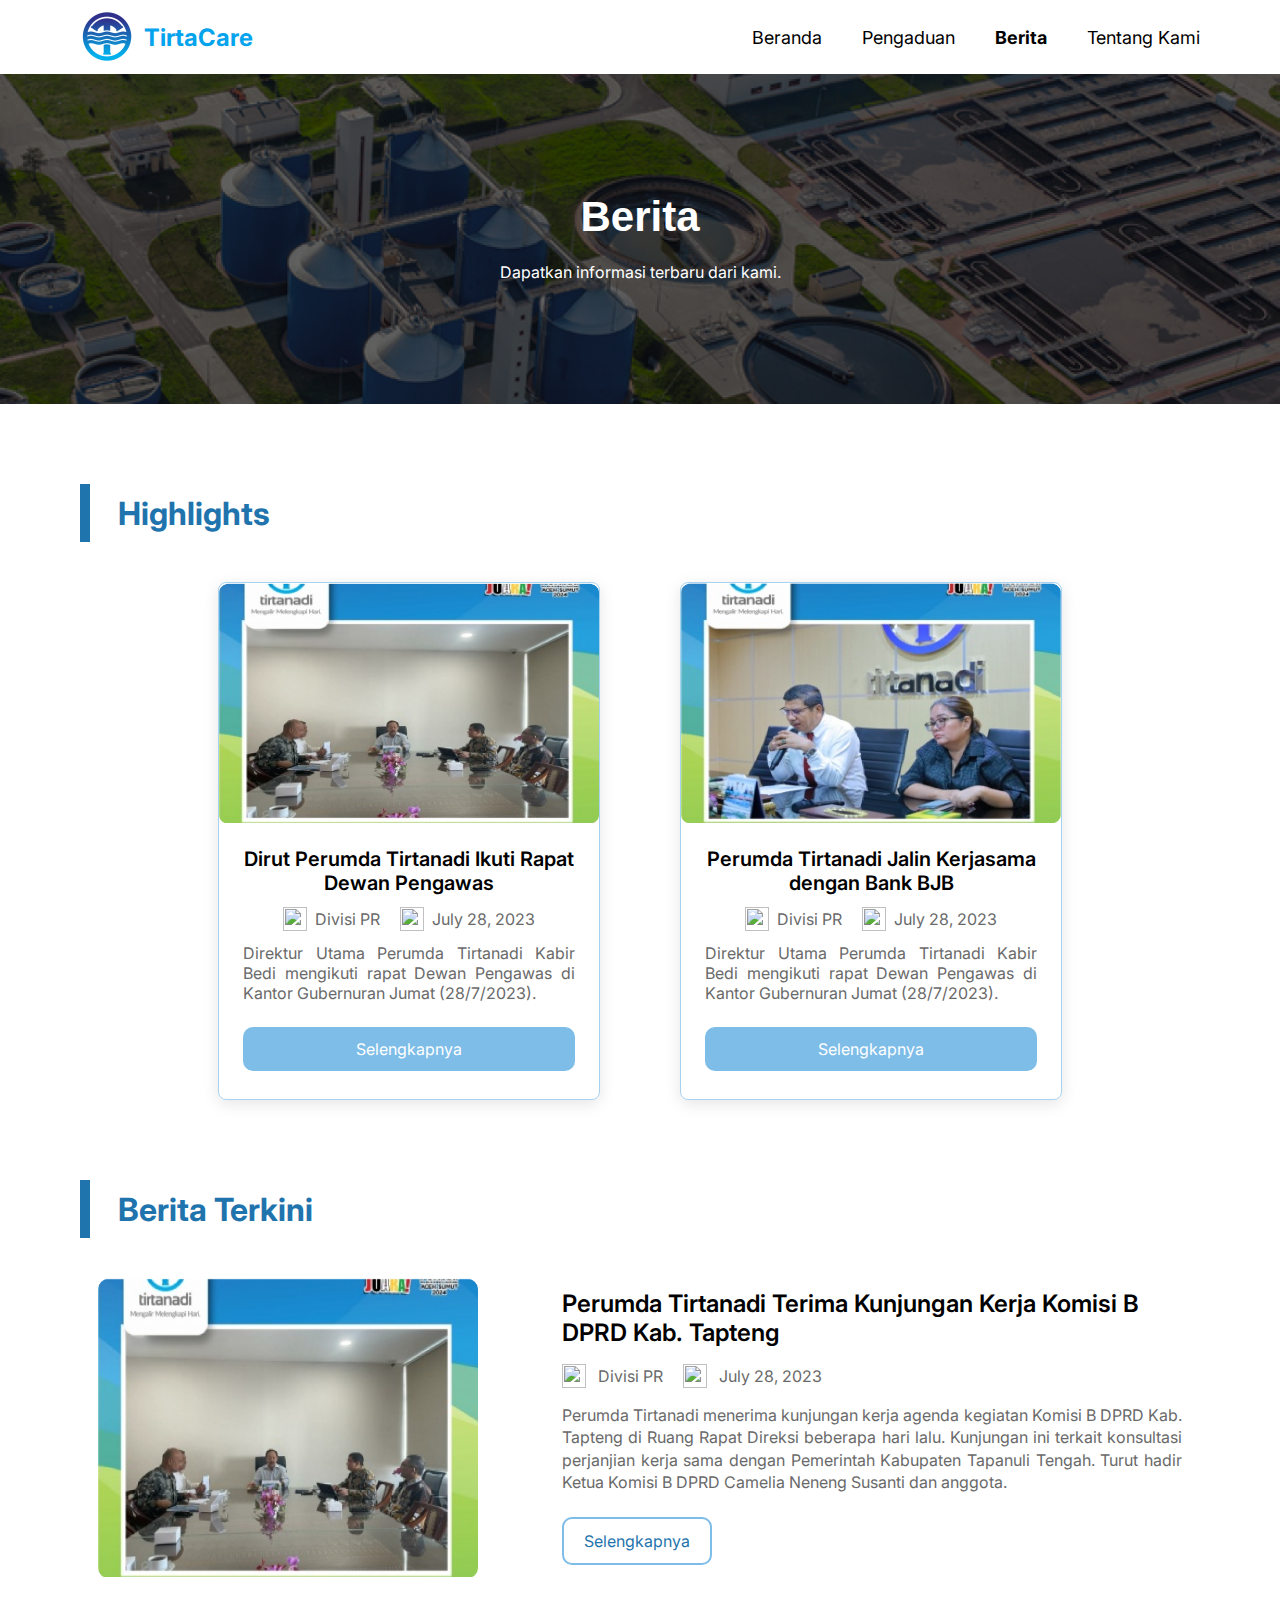
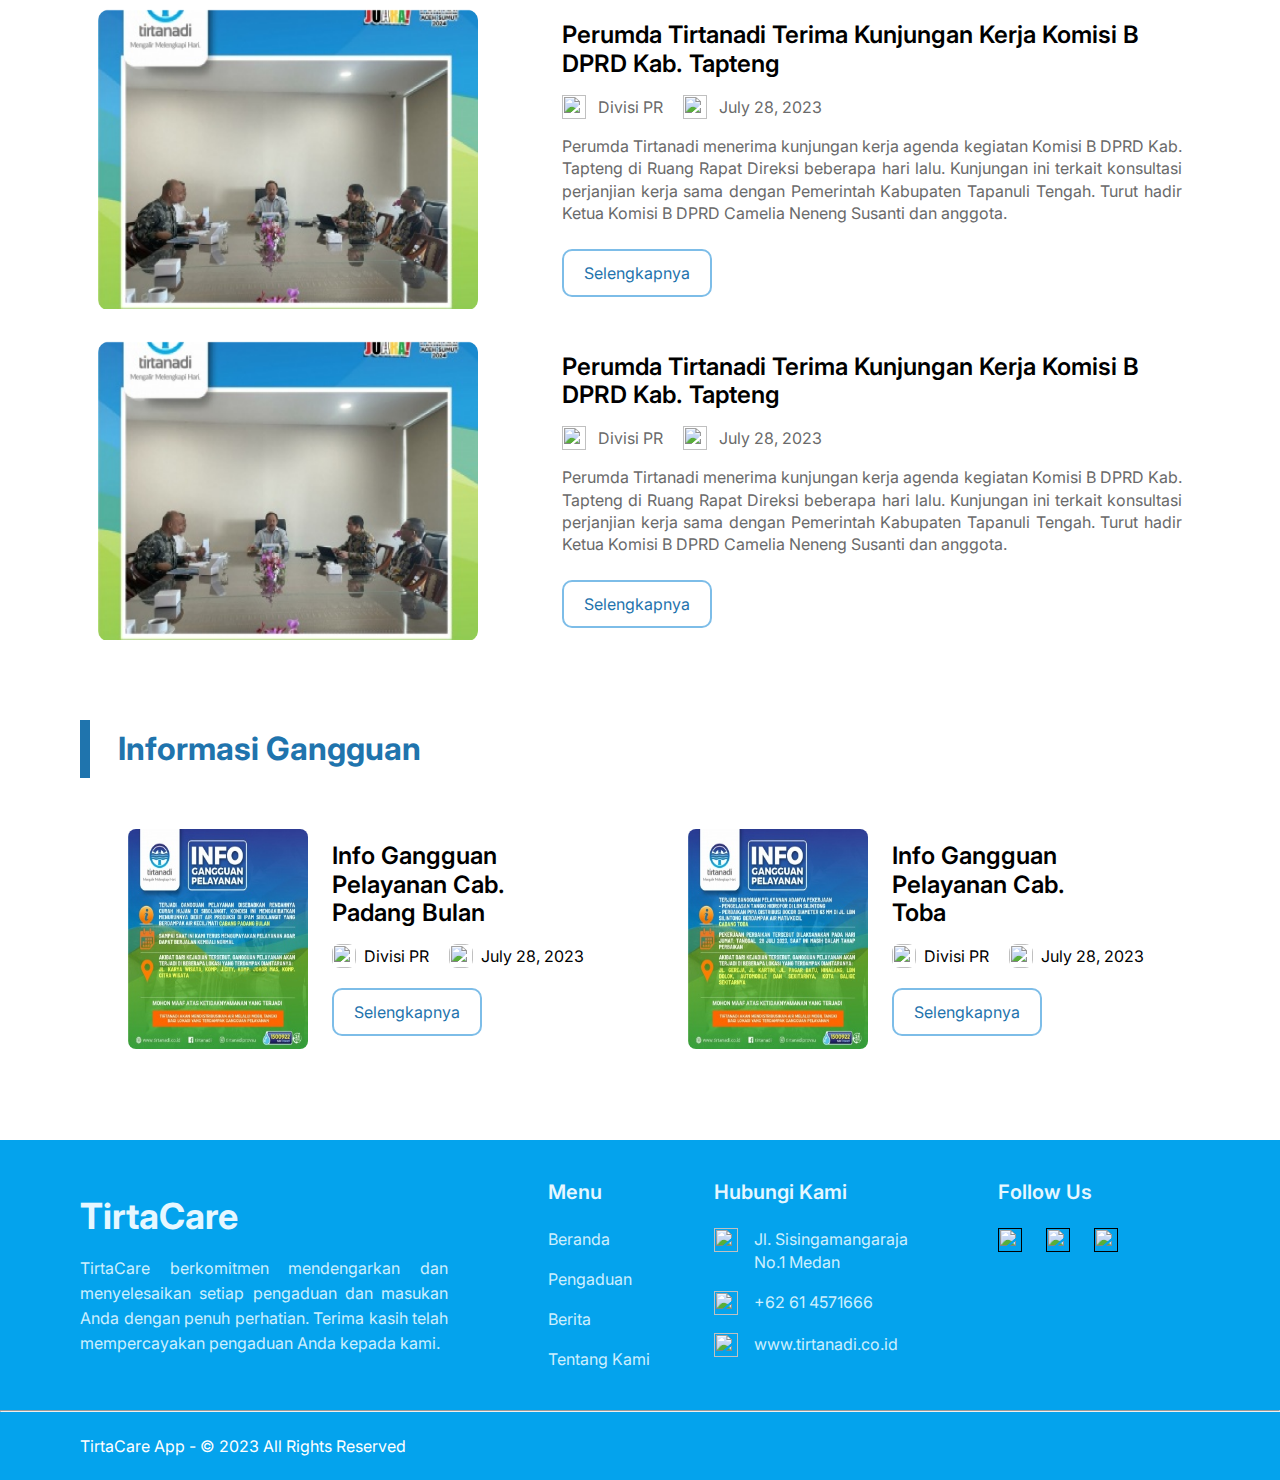
==== berita.html @ 65e9d35b "first commit" ====
<!DOCTYPE html>
<html lang="en">
<head>
    <meta charset="UTF-8">
    <meta http-equiv="X-UA-Compatible" content="IE=edge">
    <meta name="viewport" content="width=device-width, initial-scale=1.0">
    <title>TirtaCare</title>
    <link rel="shortcut icon" href="./asset/image/logo.png" type="image/x-icon">

    <!-- Style CSS -->
    <link rel="stylesheet" href="./asset/styles/index.css">
    <link rel="stylesheet" href="./asset/styles/berita.css">

    <!-- Javascript -->
    <script defer src="./asset/script/script.js"></script>

    <!-- Icons -->
    <link href='https://unpkg.com/boxicons@2.1.4/css/boxicons.min.css' rel='stylesheet'>

</head>

<body>
    <!-- Navbar -->
    <header class="container" id="container-navbar">
        <nav class="navbar">
            <div class="brand">
                <img id="logo-brand" src="./asset/image/logo.png"></img>
                <a href="index.html"><h1 id="name-brand">TirtaCare</h1></a>
            </div>
            <ul class="menu">
                <li><a href="#">Beranda</a></li>
                <li><a href="#">Pengaduan</a></li>
                <li><a href="#" id="active">Berita</a></li>
                <li><a href="#">Tentang Kami</a></li>
            </ul>
            <div class="toggle-btn">
                <i class='bx bx-menu'></i>
            </div>
        </nav>
        <div class="dropDown-menu">
            <li><a href="#">Beranda</a></li>
            <li><a href="#">Pengaduan</a></li>
            <li><a href="#">Berita</a></li>
            <li><a href="#">Tentang Kami</a></li>
        </div>
    </header>

    <!-- Hero Banner -->
    <main>
        <div class="container" id="container-hero">
            <section id="hero-content">
                <div id="headline">
                    Berita
                </div>
                <p id="description">
                    Dapatkan informasi terbaru dari kami.
                </p>
            </section>
        </div>
    </main>

    <!-- Highlights -->
    <div class="container" id="container-highlights">
        <section id="highlights">
            <div class="text-content">
                <div class="line-title"></div>
                <h2>Highlights</h2>
            </div>
            <div class="list-highlights">
                <div class="card-highlights">
                    <img src="./asset/image/berita-1.png" alt="">
                    <div class="highlights-content">
                        <h3>Dirut Perumda Tirtanadi Ikuti Rapat Dewan Pengawas</h3>
                        <div class="info-berita">
                            <div class="list-info">
                                <img src="https://api.iconify.design/codicon/account.svg?color=%236a6a6a" alt="">
                                <p>Divisi PR</p>
                            </div>
                            <div class="list-info">
                                <img src="https://api.iconify.design/carbon/time.svg?color=%236a6a6a" alt="">
                                <p>July 28, 2023</p>
                            </div>
                        </div>
                        <p>Direktur Utama Perumda Tirtanadi Kabir Bedi mengikuti rapat Dewan Pengawas di Kantor Gubernuran Jumat (28/7/2023).</p>
                        <a href="" class="btn btn-primary">Selengkapnya</a>
                    </div>
                </div>
                <div class="card-highlights">
                    <img src="./asset/image/berita-2.png" alt="">
                    <div class="highlights-content">
                        <h3>Perumda Tirtanadi Jalin Kerjasama dengan Bank BJB</h3>
                        <div class="info-berita">
                            <div class="list-info">
                                <img src="https://api.iconify.design/codicon/account.svg?color=%236a6a6a" alt="">
                                <p>Divisi PR</p>
                            </div>
                            <div class="list-info">
                                <img src="https://api.iconify.design/carbon/time.svg?color=%236a6a6a" alt="">
                                <p>July 28, 2023</p>
                            </div>
                        </div>
                        <p>Direktur Utama Perumda Tirtanadi Kabir Bedi mengikuti rapat Dewan Pengawas di Kantor Gubernuran Jumat (28/7/2023).</p>
                        <a href="" class="btn btn-primary">Selengkapnya</a>
                    </div>
                </div>
            </div>
        </section>
    </div>

    <!-- Berita Terkini -->
    <div class="container" id="container-berita-terkini">
        <section id="berita-terkini">
            <div class="text-content">
                <div class="line-title"></div>
                <h2>Berita Terkini</h2>
            </div>
            <div id="list-berita-terkini">
                <div class="section-berita-terkini">
                    <img src="./asset/image/berita-1.png" alt="">
                    <div class="content-berita-terkini">
                        <h3>Perumda Tirtanadi Terima Kunjungan Kerja Komisi B DPRD Kab. Tapteng</h3>
                        <div class="info-berita">
                            <div class="list-info">
                                <img src="https://api.iconify.design/codicon/account.svg?color=%236a6a6a" alt="">
                                <p>Divisi PR</p>
                            </div>
                            <div class="list-info">
                                <img src="https://api.iconify.design/carbon/time.svg?color=%236a6a6a" alt="">
                                <p>July 28, 2023</p>
                            </div>
                        </div>
                        <p>Perumda Tirtanadi menerima kunjungan kerja agenda kegiatan Komisi B DPRD Kab. Tapteng di Ruang Rapat Direksi beberapa hari lalu. Kunjungan ini terkait konsultasi perjanjian kerja sama dengan Pemerintah Kabupaten Tapanuli Tengah. Turut hadir Ketua Komisi B DPRD Camelia Neneng Susanti dan anggota.</p>
                        <a href="" class="btn btn-secondary">Selengkapnya</a>
                    </div>
                </div>

                <div class="section-berita-terkini">
                    <img src="./asset/image/berita-1.png" alt="">
                    <div class="content-berita-terkini">
                        <h3>Perumda Tirtanadi Terima Kunjungan Kerja Komisi B DPRD Kab. Tapteng</h3>
                        <div class="info-berita">
                            <div class="list-info">
                                <img src="https://api.iconify.design/codicon/account.svg?color=%236a6a6a" alt="">
                                <p>Divisi PR</p>
                            </div>
                            <div class="list-info">
                                <img src="https://api.iconify.design/carbon/time.svg?color=%236a6a6a" alt="">
                                <p>July 28, 2023</p>
                            </div>
                        </div>
                        <p>Perumda Tirtanadi menerima kunjungan kerja agenda kegiatan Komisi B DPRD Kab. Tapteng di Ruang Rapat Direksi beberapa hari lalu. Kunjungan ini terkait konsultasi perjanjian kerja sama dengan Pemerintah Kabupaten Tapanuli Tengah. Turut hadir Ketua Komisi B DPRD Camelia Neneng Susanti dan anggota.</p>
                        <a href="" class="btn btn-secondary">Selengkapnya</a>
                    </div>
                </div>

                <div class="section-berita-terkini">
                    <img src="./asset/image/berita-1.png" alt="">
                    <div class="content-berita-terkini">
                        <h3>Perumda Tirtanadi Terima Kunjungan Kerja Komisi B DPRD Kab. Tapteng</h3>
                        <div class="info-berita">
                            <div class="list-info">
                                <img src="https://api.iconify.design/codicon/account.svg?color=%236a6a6a" alt="">
                                <p>Divisi PR</p>
                            </div>
                            <div class="list-info">
                                <img src="https://api.iconify.design/carbon/time.svg?color=%236a6a6a" alt="">
                                <p>July 28, 2023</p>
                            </div>
                        </div>
                        <p>Perumda Tirtanadi menerima kunjungan kerja agenda kegiatan Komisi B DPRD Kab. Tapteng di Ruang Rapat Direksi beberapa hari lalu. Kunjungan ini terkait konsultasi perjanjian kerja sama dengan Pemerintah Kabupaten Tapanuli Tengah. Turut hadir Ketua Komisi B DPRD Camelia Neneng Susanti dan anggota.</p>
                        <a href="" class="btn btn-secondary">Selengkapnya</a>
                    </div>
                </div>
            </div>
        </section>
    </div>

    <!-- Informasi Gangguan -->
    <div class="container" id="container-info-gangguan">
        <section id="info-gangguan">
            <div class="text-content">
                <div class="line-title"></div>
                <h2>Informasi Gangguan</h2>
            </div>
            <div id="list-info-gangguan">
                <div class="card-info-gangguan">
                    <img src="./asset/image/info-1.jpg" alt="">
                    <div class="content-info-gangguan">
                        <h3>Info Gangguan Pelayanan Cab. <br>Padang Bulan</h3>
                        <div class="info-berita">
                            <div class="list-info">
                                <img src="https://api.iconify.design/codicon/account.svg?color=%236a6a6a" alt="">
                                <p>Divisi PR</p>
                            </div>
                            <div class="list-info">
                                <img src="https://api.iconify.design/carbon/time.svg?color=%236a6a6a" alt="">
                                <p>July 28, 2023</p>
                            </div>
                        </div>
                        <a href="" class="btn btn-secondary">Selengkapnya</a>
                    </div>
                </div>
                <div class="card-info-gangguan">
                    <img src="./asset/image/info-2.jpg" alt="">
                    <div class="content-info-gangguan">
                        <h3>Info Gangguan Pelayanan Cab. <br>Toba</h3>
                        <div class="info-berita">
                            <div class="list-info">
                                <img src="https://api.iconify.design/codicon/account.svg?color=%236a6a6a" alt="">
                                <p>Divisi PR</p>
                            </div>
                            <div class="list-info">
                                <img src="https://api.iconify.design/carbon/time.svg?color=%236a6a6a" alt="">
                                <p>July 28, 2023</p>
                            </div>
                        </div>
                        <a href="" class="btn btn-secondary">Selengkapnya</a>
                    </div>
                </div>
            </div>
        </section>
    </div>

    <!-- Footer -->
    <footer class="container" id="container-footer">
        <div id="footer-content">
            <div id="footer-desc">
                <div id="footer-text">
                    <h1>TirtaCare</h1>
                    <p>TirtaCare berkomitmen mendengarkan dan menyelesaikan setiap pengaduan dan masukan Anda dengan penuh perhatian. Terima kasih telah mempercayakan pengaduan Anda kepada kami.</p>
                </div>
            </div>
            <div id="quick-link">
                <div class="quick-link-item">
                    <h3>Menu</h3>
                    <div class="link-item">
                        <ul>
                            <li><a href="">Beranda</a></li>
                            <li><a href="">Pengaduan</a></li>
                            <li><a href="">Berita</a></li>
                            <li><a href="">Tentang Kami</a></li>
                        </ul>
                    </div>
                </div>
                <div class="quick-link-item">
                    <h3>Hubungi Kami</h3>
                    <div class="link-item">
                        <div class="list-contact">
                            <img src="https://api.iconify.design/carbon/location.svg?color=white" alt="">
                            <p>Jl. Sisingamangaraja No.1 Medan</p>
                        </div>
                        <div class="list-contact">
                            <img src="https://api.iconify.design/bi/telephone.svg?color=white" alt="">
                            <p>+62 61 4571666</p>
                        </div>
                        <div class="list-contact">
                            <img src="https://api.iconify.design/mdi/web.svg?color=white" alt="">
                            <p>www.tirtanadi.co.id</p>
                        </div>
                    </div>
                </div>
                <div class="quick-link-item">
                    <h3>Follow Us</h3>
                    <div class="link-item-sosmed">
                        <ul>
                            <li><a href=""><img src="https://api.iconify.design/ri/facebook-fill.svg?color=white" alt=""></a></li>
                            <li><a href=""><img src="https://api.iconify.design/mdi/instagram.svg?color=white" alt=""></a></li>
                            <li><a href=""><img src="https://api.iconify.design/ri/youtube-line.svg?color=white" alt=""></a></li>
                        </ul>
                    </div>
                </div>
            </div>
        </div>
    </footer>
    
    <!-- Copy Right -->
    <div id="container-copy-right">
        <hr>
        <div id="copy-right-text">
            <p>TirtaCare App  -   © 2023 All Rights Reserved</p>
        </div>
    </div>
</body>
</html>
---- asset/styles/index.css ----
@import url('https://fonts.googleapis.com/css2??family=Lato:wght@400;700&family=Inter:wght@400;500;600;700&display=swap');

*{
    margin: 0;
    padding: 0;
    font-family: 'Inter', sans-serif;
    box-sizing: border-box;
}

a{
    text-decoration: none;
    color: black;
}

li{
    list-style: none;
}

.container{
    margin: 0 auto;
    padding: 0 80px;
}

.btn{
    border-radius: 10px;
    padding: 12px 20px;
    text-align: center;
    font-size: 16px;
}

.btn-primary{
    border: none;
    background-color: #7DBDE8;
    color: #fff;
}

.btn-primary:hover{
    background-color: #1F74AD;
}

.btn-secondary{
    border: 2px solid #7DBDE8;
    background: #FFF;
    color:  #1F74AD;
}

.btn-secondary:hover{
    background: #7DBDE8;
    color: #FFF;
}

/* Navbar */

#container-navbar{
    position: sticky;
	top: 0;
    background-color: #FFFFFF;
}

#container-navbar.scrolled-down{
    box-shadow: 0px 4px 15px rgba(67, 123, 213, 0.1);
}

.navbar{
    display: flex;
    justify-content: space-between;
    align-items: center;
    padding: 12px 0;
    font-size: 16px;
}

.brand{
    display: flex;
    flex-direction: row;
    align-items: center;
    gap: 8px;
}

#logo-brand{
    width: 56px;
}

#name-brand{
    color: #04A3ED;
    font-family: Inter;
    font-size: 24px;
    font-style: normal;
    font-weight: 700;
}

.menu{
    display: inline-flex;
    align-items: flex-start;
    gap: 40px;
    font-size: 18px;
}

.menu #active{
    font-weight: 700;
}

.toggle-btn{
    font-size: 30px;
    display: none;
}

.dropDown-menu{
    display: none;
    position: absolute;
    right: 80px;
    top: 70px;
    width: 300px;
    height: 0;
    background: rgba(255, 255, 255, 0.1);
    backdrop-filter: blur(15px);
    border-radius: 10px;
    overflow: hidden;
    transition: height 0.2s cubic-bezier(0.175, 0.885, 0.32, 1.275);
}

.dropDown-menu.open{
    height: fit-content;
}

.dropDown-menu li{
    padding: 16px;
    display: flex;
    align-items: center;
    justify-content: center;
}

.dropDown-menu li a{
    color: #04A3ED;
    font-size: 20px;
}

.dropDown-menu .btn{
    width: 100%;
}

.menu a:hover, .dropDown-menu li a:hover{
    color: #04A3ED;
    transition: all 0.3s;
}


/* Hero Banner */
#container-hero{
    color: #fff;
    background-image: url(../image/hero-beranda.png);
    background-repeat: no-repeat;
    background-size: cover;
    background-position: center;
    width: 100%;
    height: 100vh;
    display: flex;
    align-items: center;
    justify-content: center;
}

#hero-content{
    display: flex;
    flex-direction: column;
    text-align: center;
    align-items: center;
    gap: 20px;
}

#headline{
    font-size: 42px;
    font-style: normal;
    font-weight: 700;
    line-height: 110%;
    font-family: 'Lato', sans-serif;
}

#headline span{
    color: var(--csk-3498-db-300, #7DBDE8);
    font-size: 48px;
}

#description{
    max-width: 600px;
    font-size: 16px;
    line-height: 150%;
}

/* About Us */
#container-aboutUs{
    padding-top: 72px;
    padding-bottom: 72px;
}

.aboutUs{
    display: flex;
    flex-wrap: wrap;
    gap: 80px;
    align-items: center;
    justify-content: center;
}

.aboutUs img{
    width: 380px;
}

.aboutUs-content{
    display: flex;
    flex-direction: column;
    align-items: flex-start;
    gap: 32px;
}

.aboutUs-text{
    display: flex;
    flex-direction: column;
    align-items: flex-start;
    gap: 16px;
    color: #4A4A4A;
    text-align: justify;
    font-size: 18px;
    font-weight: 400;
    line-height: 140%;
}

.aboutUs-title{
    display: flex;
    flex-direction: column;
    align-items: flex-start;
    gap: 8px;
}

.aboutUs-title h6{
    font-size: 20px;
}

.aboutUs-title h2{
    color: #04A3ED;
    font-size: 38px;
    font-weight: 700;
    line-height: 110%;
}

.aboutUs-text p{
    text-align: justify;
    font-size: 16px;
    line-height: 140%;
    max-width: 580px;
    color: #6A6A6A;
}

/* Keunggulan */
#container-keunggulan{
    padding-top: 40px;
    padding-bottom: 40px;
}

.keunggulan{
    display: flex;
    flex-direction: column;
    gap: 56px;
    align-items: center;
}

.content-title{
    display: flex;
    flex-direction: column;
    gap: 18px;
    align-items: center;
    text-align: center;
}

.content-title h2{
    font-size: 36px;
    font-weight: 700;
}

#span-brand{
    color: #04A3ED;
}

.content-title p{
    font-size: 16px;
    font-weight: 400;
    color: #4D4C4C;
    max-width: 668px;
    text-align: center;
    line-height: 25px;
}

.keunggulan-content{
    display: flex;
    flex-wrap: wrap;
    gap: 40px;
    align-items: center;
    justify-content: center;
}

.card{
    text-align: center;
    padding: 20px 12px;
    background: #FFFFFF;
    box-shadow: 0px 4px 25px rgba(0, 0, 0, 0.1);
    border-radius: 20px;
}

.card img{
    width: 75px;
    height: 75px;
}

.card-text{
    display: flex;
    flex-direction: column;
    gap: 8px;
}

.card-text h4{
    font-size: 20px;
    font-weight: 500;
    line-height: 28px;
}

.card-text p{
    font-size: 16px;
    font-weight: 400;
    line-height: 22px;
    width: 198px;
    color: #6A6A6A;
}

/* Program */
#container-program{
    padding-top: 60px;
    padding-bottom: 80px;
}

#program{
    display: flex;
    flex-direction: column;
    gap: 32px;
    align-items: center;
}

.program-cards{
    display: flex;
    flex-wrap: wrap;
    align-items: center;
    justify-content: center;
    gap: 64px;
}

.card-program{
    display: flex;
    flex-direction: column;
    gap: 20px;
    padding-bottom: 24px;
    background: #FFFFFF;
    box-shadow: 0px 4px 25px rgba(0, 0, 0, 0.1);
    border-radius: 20px;
}

.card-program img{
    width: 450px;
}

.content-kelas{
    display: flex;
    flex-direction: column;
    gap: 32px;
    align-items: center;
    padding: 0 28px;
}

.content-kelas-text{
    display: flex;
    flex-direction: column;
    gap: 20px;
}

.desc-top{
    display: flex;
    flex-direction: column;
    gap: 12px;
}

.desc-top h3{
    font-weight: 600;
    font-size: 28px;
    line-height: 120%;
}

.desc-top p{
    width: 380px;
    font-weight: 400;
    font-size: 16px;
    line-height: 140%;
    color: #6A6A6A
}

.desc-benefit{
    display: flex;
    flex-direction: column;
    gap: 8px;
    color: #6A6A6A;
}

.benefit-list{
    display: flex;
    flex-direction: row;
    gap: 12px;
    align-items: center;
}

.benefit-list img{
    width: 24px;
    height: 24px;
}

.content-kelas-text h4{
    font-weight: 600;
    font-size: 20px;
    line-height: 120%;
    color: #FF4D4F;
}

.content-kelas a{
    width: 100%;
}

/* Berita */
#berita{
    display: flex;
    flex-direction: column;
    gap: 64px;
}

#berita .content-title{
    align-items: flex-start;
}

#berita .content-title p{
    text-align: start;
}

.list-berita{
    display: flex;
    flex-direction: column;
    gap: 32px;
}

.card-berita{
    display: flex;
    flex-direction: column;
    gap: 40px;
}

.line{
    margin-bottom: 40px;
    width: 100%;
    height: 1px;
    background: #E3E3E3;
}

.section-berita{
    display: flex;
    flex-direction: column;
    gap: 32px;
}

.section-berita a{
    width: fit-content;
}

.content-berita{
    display: flex;
    flex-wrap: wrap;
    justify-content: space-between;
    align-items: center;
}

.content-berita img{
    width: 312px;
    height: fit-content;
}

.info-berita{
    display: flex;
    flex-direction: column;
    gap: 20px;
}

.berita-top{
    display: flex;
    gap: 80px;
    font-size: 16px;
}

.berita-main{
    display: flex;
    flex-direction: column;
    gap: 16px;
    max-width: 650px;
}

.berita-main h2{
    font-size: 28px;
    font-weight: 700;
    line-height: 120%;
}

.berita-main p{
    color: #6A6A6A;
    text-align: justify;
    font-size: 16px;
    font-weight: 400;
    line-height: 140%;
}



/* Footer */
#container-footer{
    background-color: #04A3ED;
    padding-top: 40px;
    padding-bottom: 40px;
}

#footer-content{
    display: flex;
    flex-wrap: wrap;
    gap: 100px;
    align-items: center;
}

#footer-desc{
    display: flex;
    flex-direction: column;
    gap: 24px;
}

#footer-text{
    display: flex;
    flex-direction: column;
    gap: 18px;
}

#footer-text h1{
    font-size: 36px;
    font-weight: 700;
    line-height: 44px;
    color: #E6F7FF;
}

#footer-text p{
    width: 368px;
    font-weight: 400;
    font-size: 16px;
    line-height: 25px;
    text-align: justify;
    color: #CDEFFE;
}

#quick-link{
    display: flex;
    flex-wrap: wrap;
    gap: 64px;
}

.quick-link-item{
    display: flex;
    flex-direction: column;
    gap: 24px;
}

.quick-link-item h3{
    color: #E6F7FF;
    font-weight: 600;
    font-size: 20px;
    line-height: 120%;
}

.link-item ul{
    display: flex;
    flex-direction: column;
    gap: 18px;
}

.link-item a{
    font-weight: 400;
    font-size: 16px;
    line-height: 22px;
    color: #CDEFFE;
}

.link-item a:hover{
    color: #FFFFFF;
}

.link-item {
    display: flex;
    flex-direction: column;
    gap: 18px;
    color: #CDEFFE;
}

.list-contact{
    display: flex;
    gap: 16px;
    width: 220px;
    line-height: 140%;
}

.list-contact img{
    width: 24px;
    height: 24px;
}

.link-item-sosmed ul{
    display: flex;
    gap: 24px;
}

.link-item-sosmed ul img{
    width: 24px;
    height: 24px;
}

/* Copy Right */
#container-copy-right{
    background-color: #04A3ED;
}

hr{
    background-color: #E2E9E9;
    height: 2px;
}

#copy-right-text{
    color: #FFFFFF;
    padding: 24px 80px;
}


@media (max-width: 992px) {
    #hero{
        gap: 40px;
        align-items: center;
        justify-content: center;
    }

    .navbar .menu, .navbar .button-nav{
        display: none;
    }

    .navbar .toggle-btn{
        display: block;
    }

    .dropDown-menu{
        display: block;
    }

    .content-berita{
        display: flex;
        flex-direction: column;
        gap: 32px;
        align-items: flex-start;
    }
}
---- asset/styles/berita.css ----
@import url('https://fonts.googleapis.com/css2??family=Lato:wght@400;700&family=Inter:wght@400;500;600;700&display=swap');

*{
    margin: 0;
    padding: 0;
    font-family: 'Inter', sans-serif;
    box-sizing: border-box;
}

/* Hero Banner */
#container-hero{
    background-image: url(../image/hero-berita.png);
    height: fit-content;
}

#hero-content{
    padding: 120px 0;
}

/* Highlights */
#container-highlights{
    margin-top: 80px;
    margin-bottom: 80px;
}

#highlights{
    display: flex;
    flex-direction: column;
    gap: 40px;
}

.text-content{
    display: flex;
    align-items: center;
    gap: 28px;
    color: #1F74AD;
}

.line-title{
    width: 10px;
    height: 58px;
    background: #1F74AD;
}

.text-content h2{
    font-size: 32px;
}

.list-highlights{
    display: flex;
    flex-wrap: wrap;
    align-items: center;
    justify-content: center;
    gap: 80px;
}

.card-highlights{
    display: flex;
    flex-direction: column;
    gap: 12px;
    align-items: center;
    border-radius: 8px;
    padding-bottom: 16px;
    border: 1px solid var(--csk-3498-db-200, #A8D3F0);
    box-shadow: 0px 4px 16px 0px rgba(0, 0, 0, 0.10);
}

.card-highlights img{
    width: 380px;
    height: 240px;
}

.highlights-content{
    display: flex;
    flex-direction: column;
    align-items: center;
    justify-content: center;
    gap: 12px;
    width: 380px;
    text-align: center;
    padding: 12px 24px;
}

.highlights-content h3{
    font-size: 20px;
    font-weight: 600;
}

.info-berita{
    display: flex;
    flex-direction: row;
    gap: 20px;
}

.list-info{
    display: flex;
    gap: 8px;
    align-items: center;
}

.list-info img{
    width: 24px;
    height: 24px;
}

.info-berita .list-info p{
    margin: 0;
}

.highlights-content p{
    text-align: justify;
    color: #6A6A6A;
    margin-bottom: 12px;
}

.highlights-content a{
    width: 100%;
}

/* Berita Terkini */
#container-berita-terkini{
    margin-bottom: 80px;
}

#berita-terkini{
    display: flex;
    flex-direction: column;
    gap: 40px;
}

#list-berita-terkini{
    display: flex;
    flex-direction: column;
    gap: 32px;
}

.section-berita-terkini{
    display: flex;
    flex-wrap: wrap;
    justify-content: space-around;
    gap: 48px;
}

.section-berita-terkini img{
    width: 380px;
}

.content-berita-terkini{
    display: flex;
    gap: 16px;
    flex-direction: column;
    align-items: flex-start;
    max-width: 620px;
    padding: 12px 0;
}

.content-berita-terkini h3{
    font-size: 24px;
    font-weight: 600;
    line-height: 120%;
}

.content-berita-terkini .info-berita{
    justify-content: flex-start;
}

.content-berita-terkini .info-berita img{
    width: 24px;
}

.content-berita-terkini .list-info{
    gap: 12px;
}

.content-berita-terkini p{
    line-height: 140%;
    color: #6A6A6A;
    text-align: justify;
    margin-bottom: 8px;
}

/* Info Gangguan */
#container-info-gangguan{
    margin-bottom: 80px;
}

#info-gangguan{
    display: flex;
    flex-direction: column;
    gap: 40px;
}

#list-info-gangguan{
    display: flex;
    flex-wrap: wrap;
    align-items: center;
    justify-content: space-around;
}

.card-info-gangguan{
    display: flex;
    align-items: center;
    justify-content: center;
    gap: 24px;
}

.card-info-gangguan img{
    width: 180px;
    height: 220px;
    border-radius: 8px;
}

.card-info-gangguan .list-info img{
    width: 24px;
    height: 24px;
}

.content-info-gangguan{
    display: flex;
    flex-direction: column;
    gap: 16px;
    max-width: 260px;
    padding: 24px 0;
}

.content-info-gangguan h3{
    font-size: 24px;
    font-weight: 600;
    line-height: 120%;
}

.content-info-gangguan a{
    width: fit-content;
    margin-top: 4px;
}
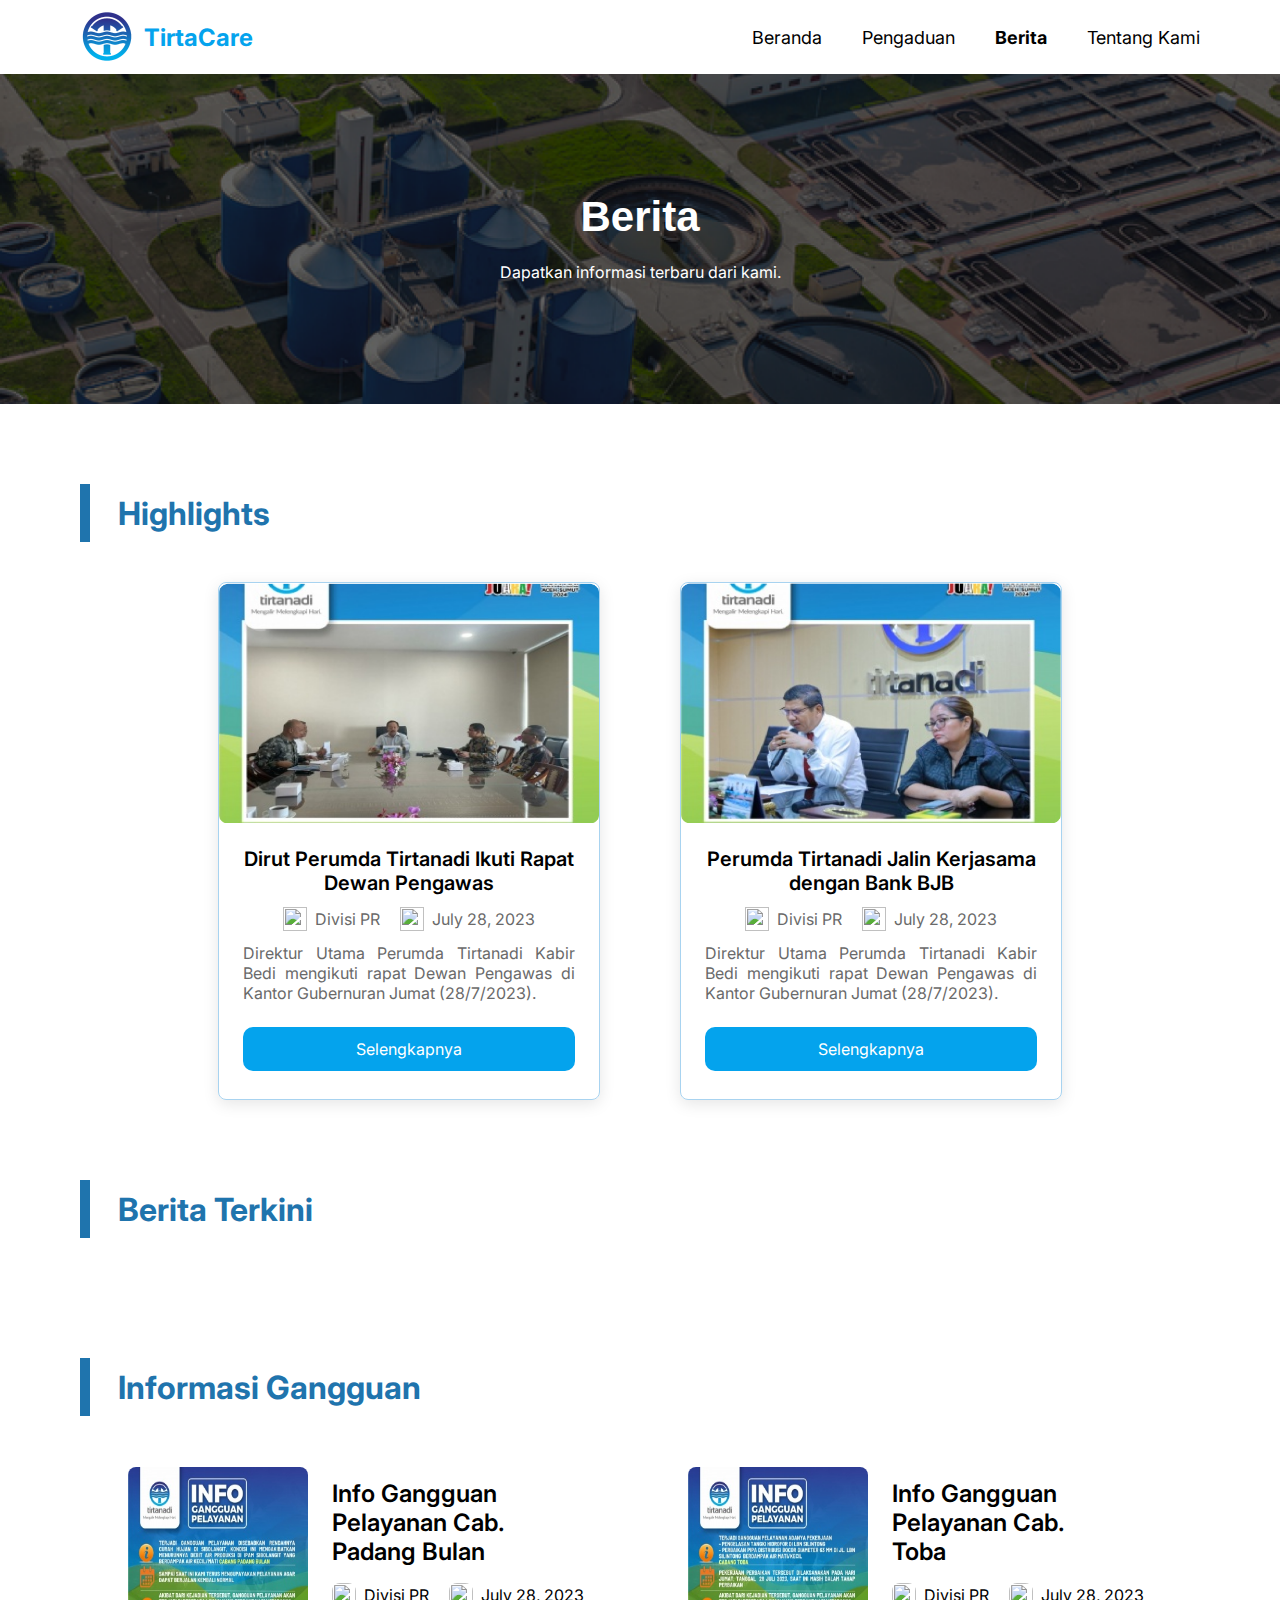
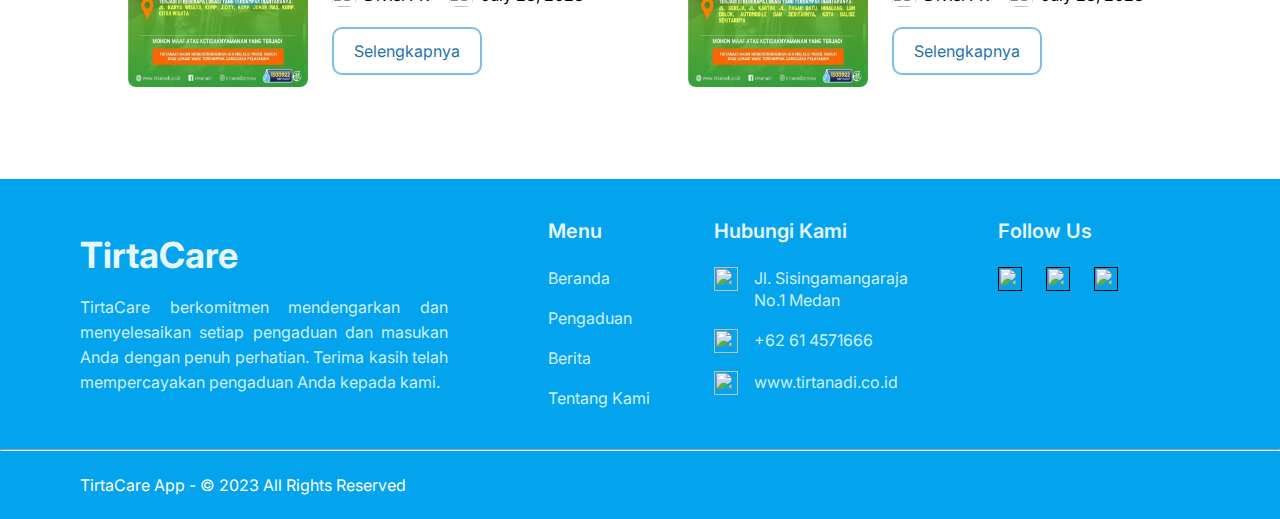
==== commit 3a889ff5: "update" ====
--- a/berita.html
+++ b/berita.html
@@ -13,6 +13,7 @@
 
     <!-- Javascript -->
     <script defer src="./asset/script/script.js"></script>
+    <script defer src="./asset/script/berita.js"></script>
 
     <!-- Icons -->
     <link href='https://unpkg.com/boxicons@2.1.4/css/boxicons.min.css' rel='stylesheet'>
@@ -28,20 +29,20 @@
                 <a href="index.html"><h1 id="name-brand">TirtaCare</h1></a>
             </div>
             <ul class="menu">
-                <li><a href="#">Beranda</a></li>
-                <li><a href="#">Pengaduan</a></li>
+                <li><a href="./index.html">Beranda</a></li>
+                <li><a href="./form-pengaduan.html">Pengaduan</a></li>
                 <li><a href="#" id="active">Berita</a></li>
-                <li><a href="#">Tentang Kami</a></li>
+                <li><a href="./tentang-kami.html">Tentang Kami</a></li>
             </ul>
             <div class="toggle-btn">
                 <i class='bx bx-menu'></i>
             </div>
         </nav>
         <div class="dropDown-menu">
-            <li><a href="#">Beranda</a></li>
-            <li><a href="#">Pengaduan</a></li>
+            <li><a href="./index.html">Beranda</a></li>
+            <li><a href="./form-pengaduan.html">Pengaduan</a></li>
             <li><a href="#">Berita</a></li>
-            <li><a href="#">Tentang Kami</a></li>
+            <li><a href="./tentang-kami.html">Tentang Kami</a></li>
         </div>
     </header>
 
@@ -115,7 +116,7 @@
                 <h2>Berita Terkini</h2>
             </div>
             <div id="list-berita-terkini">
-                <div class="section-berita-terkini">
+                <!-- <div class="section-berita-terkini">
                     <img src="./asset/image/berita-1.png" alt="">
                     <div class="content-berita-terkini">
                         <h3>Perumda Tirtanadi Terima Kunjungan Kerja Komisi B DPRD Kab. Tapteng</h3>
@@ -170,7 +171,7 @@
                         <p>Perumda Tirtanadi menerima kunjungan kerja agenda kegiatan Komisi B DPRD Kab. Tapteng di Ruang Rapat Direksi beberapa hari lalu. Kunjungan ini terkait konsultasi perjanjian kerja sama dengan Pemerintah Kabupaten Tapanuli Tengah. Turut hadir Ketua Komisi B DPRD Camelia Neneng Susanti dan anggota.</p>
                         <a href="" class="btn btn-secondary">Selengkapnya</a>
                     </div>
-                </div>
+                </div> -->
             </div>
         </section>
     </div>
@@ -235,10 +236,10 @@
                     <h3>Menu</h3>
                     <div class="link-item">
                         <ul>
-                            <li><a href="">Beranda</a></li>
-                            <li><a href="">Pengaduan</a></li>
-                            <li><a href="">Berita</a></li>
-                            <li><a href="">Tentang Kami</a></li>
+                            <li><a href="./index.html">Beranda</a></li>
+                            <li><a href="./form-pengaduan.html">Pengaduan</a></li>
+                            <li><a href="./berita.html">Berita</a></li>
+                            <li><a href="./tentang-kami.html">Tentang Kami</a></li>
                         </ul>
                     </div>
                 </div>
--- a/asset/styles/index.css
+++ b/asset/styles/index.css
@@ -30,7 +30,7 @@
 
 .btn-primary{
     border: none;
-    background-color: #7DBDE8;
+    background-color: #04A3ED;
     color: #fff;
 }
 
--- a/asset/styles/berita.css
+++ b/asset/styles/berita.css
@@ -142,7 +142,9 @@
 }
 
 .section-berita-terkini img{
-    width: 380px;
+    width: 300px;
+    height: auto;
+    border-radius: 8px;
 }
 
 .content-berita-terkini{
